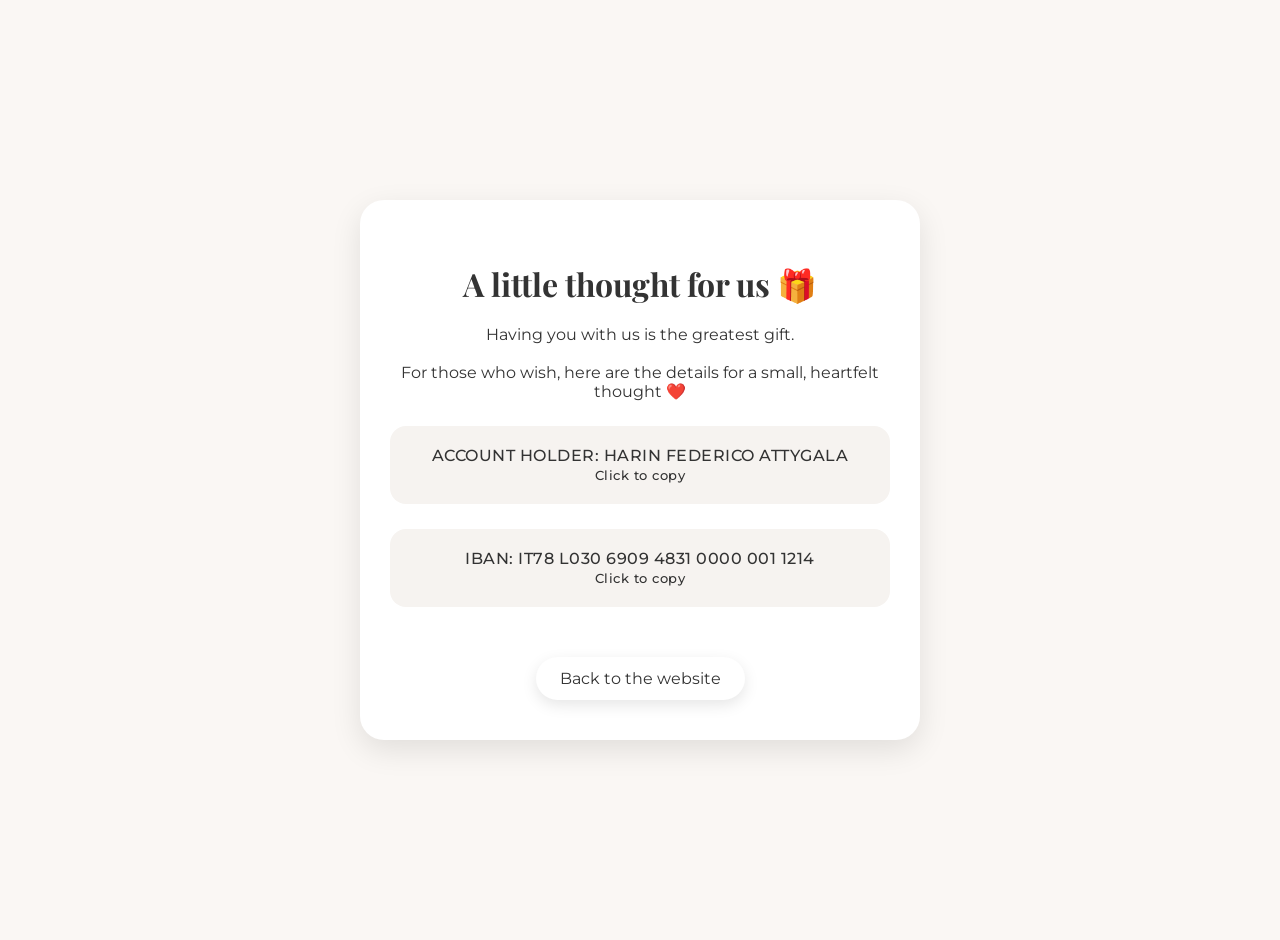
==== gift.html @ 63bf6d0e "initial commit test env" ====
<!DOCTYPE html>
<html lang="it">

<head>
    <meta charset="UTF-8">
    <title>Un pensiero per noi 🎁</title>
    <meta name="viewport" content="width=device-width, initial-scale=1.0">

    <link
        href="https://fonts.googleapis.com/css2?family=Playfair+Display:wght@400;600&family=Montserrat:wght@300;500&display=swap"
        rel="stylesheet">

    <style>
        body {
            margin: 0;
            font-family: 'Montserrat', sans-serif;
            background: #faf7f4;
            color: #333;
            display: flex;
            justify-content: center;
            align-items: center;
            min-height: 100vh;
            padding: 20px;
            text-align: center;
        }

        .card {
            background: white;
            padding: 40px 30px;
            border-radius: 24px;
            max-width: 500px;
            box-shadow: 0 10px 30px rgba(0, 0, 0, 0.1);
        }

        h1 {
            font-family: 'Playfair Display', serif;
            margin-bottom: 20px;
        }

        .iban {
            margin: 25px 0;
            padding: 20px;
            border-radius: 16px;
            background: #f6f3f0;
            font-weight: 500;
            letter-spacing: 0.5px;
            word-break: break-all;
            cursor: pointer;
            transition: transform .15s ease, background .15s ease;
        }

        iban:active {
            transform: scale(0.97);
            background: #ece7e2;
        }

        a {
            display: inline-block;
            margin-top: 25px;
            padding: 12px 24px;
            border-radius: 30px;
            background: #fff;
            color: #333;
            text-decoration: none;
            box-shadow: 0 5px 15px rgba(0, 0, 0, 0.1);
        }

        #giftSheet {
            position: fixed;
            inset: 0;
            background: rgba(0, 0, 0, 0.4);
            display: none;
            z-index: 2000;
        }

        #giftSheet.active {
            display: block;
        }

        .sheet-content {
            position: absolute;
            bottom: 0;
            width: 100%;
            background: #faf7f4;
            border-radius: 24px 24px 0 0;
            padding: 30px 20px;
            animation: slideUp .4s ease;
        }

        .sheet-handle {
            width: 40px;
            height: 5px;
            background: #ccc;
            border-radius: 10px;
            margin: 0 auto 15px;
        }

        @keyframes slideUp {
            from {
                transform: translateY(100%);
            }

            to {
                transform: translateY(0);
            }
        }
    </style>
</head>

<body>

    <div class="card">
        <h1 id="title"></h1>
        <p id="text"></p>

        <div class="iban" onclick="copyName()">
            <span id="nameText"></span><br>
            <small id="copyHintName"></small>
        </div>
        <div class="iban" onclick="copyIBAN()">
            <span id="ibanText"></span><br>
            <small id="copyHintIBAN"></small>
        </div>


        <a href="index.html" id="back"></a>
    </div>

    <script>
        const lang = (localStorage.getItem('lang') ||
            (navigator.language || '').startsWith('en') ? 'en' : 'it');

        const t = {
            it: {
                title: "Un pensiero per noi 🎁",
                text: "Il regalo più grande per noi sarà avervi accanto in questo giorno speciale.<br><br>Per chi lo desidera, qui trovate le coordinate per un pensiero libero e spontaneo ❤️",
                iban: "IBAN: IT78 L030 6909 4831 0000 001 1214",
                back: "Torna al sito",
                copy: "Tocca per copiare",
                giftTitle: "Un pensiero per noi 🎁",
                name: "INTESTATARIO: FEDERICO HARIN ATTYGALA"
            },
            en: {
                title: "A little thought for us 🎁",
                text: "Having you with us is the greatest gift.<br><br>For those who wish, here are the details for a small, heartfelt thought ❤️",
                iban: "IBAN: IT78 L030 6909 4831 0000 001 1214",
                back: "Back to the website",
                copy: "Click to copy",
                giftTitle: "A little thought for us 🎁",
                name: "ACCOUNT HOLDER: HARIN FEDERICO ATTYGALA"
            }
        };

        document.getElementById('title').innerHTML = t[lang].title;
        document.getElementById('text').innerHTML = t[lang].text;
        document.getElementById('back').innerHTML = t[lang].back;
        document.getElementById('ibanText').innerText = t[lang].iban;
        document.getElementById('copyHintIBAN').innerHTML = t[lang].copy;
        document.getElementById('nameText').innerHTML = t[lang].name;
        document.getElementById('copyHintName').innerHTML = t[lang].copy;



        
        function copyIBAN() {
            const text = document.getElementById('ibanText').innerText;

            navigator.clipboard.writeText(text.replace(' ', '').replace('IBAN:', ''));

            const hint = document.getElementById('copyHintIBAN');
            hint.innerHTML = lang === 'it' ? 'Copiato negli appunti ✔️' : 'Copied to clipboard ✔️';

            setTimeout(() => {
                hint.innerHTML = lang === 'it'
                    ? 'Tocca per copiare'
                    : 'Tap to copy';
            }, 2000);
        }

        
        function copyName() {
            const text = document.getElementById('nameText').innerText;

            navigator.clipboard.writeText((lang === 'it') ? text.replace('INTESTATARIO: ', '') : text.replace('ACCOUNT HOLDER: ', ''));

            const hint = document.getElementById('copyHintName');
            hint.innerHTML = lang === 'it' ? 'Copiato negli appunti ✔️' : 'Copied to clipboard ✔️';

            setTimeout(() => {
                hint.innerHTML = lang === 'it'
                    ? 'Tocca per copiare'
                    : 'Tap to copy';
            }, 2000);
        }

        function openGift() {
            if (window.innerWidth < 768) {
                document.getElementById('giftSheet').classList.add('active');
            } else {
                window.location.href = "gift.html";
            }
        }

        function closeGiftSheet() {
            document.getElementById('giftSheet').classList.remove('active');
        }
    </script>

</body>

</html>
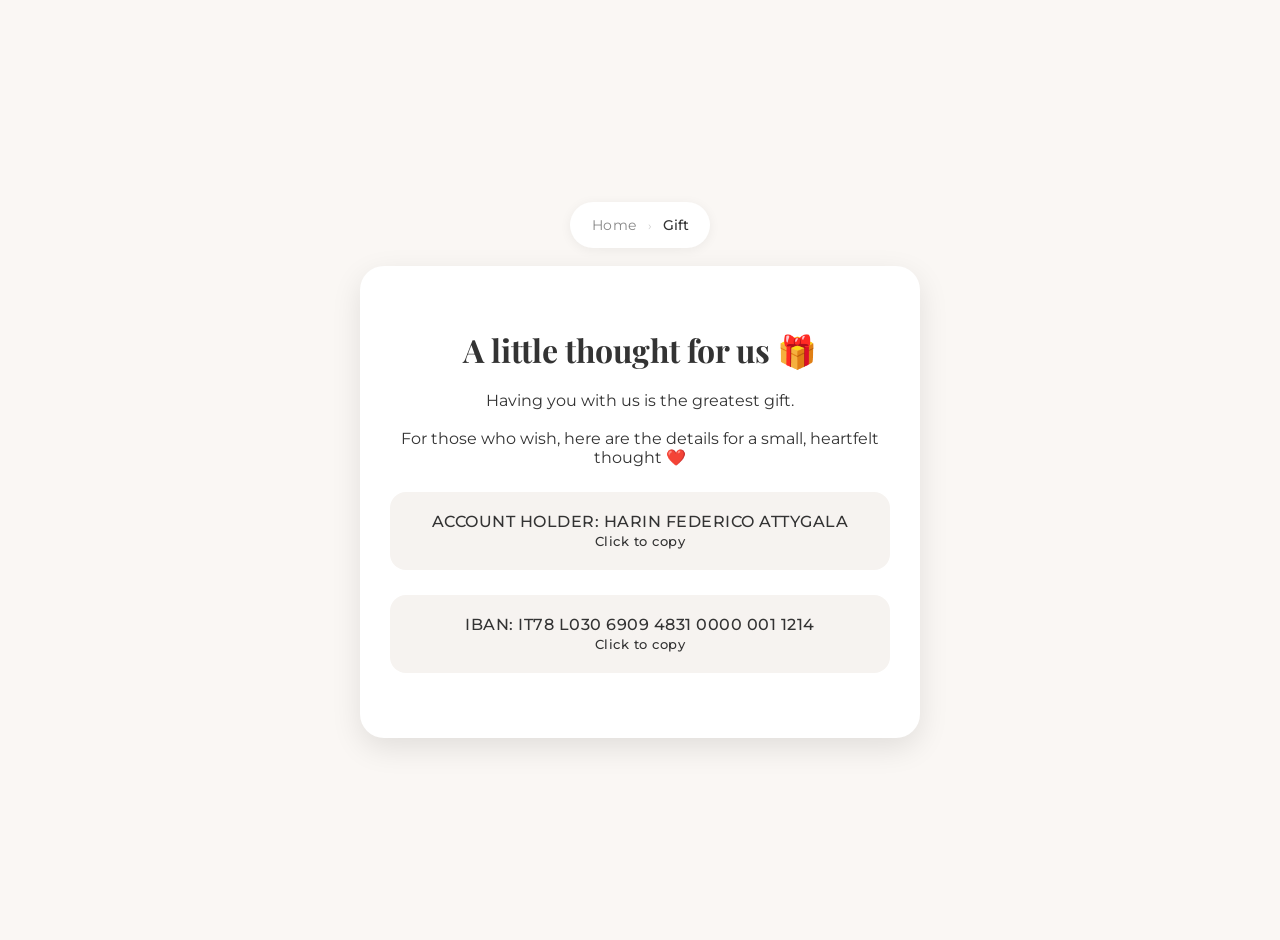
==== commit 7929e70b: "add ceremony page to help guests to understand what's happening" ====
--- a/gift.html
+++ b/gift.html
@@ -17,11 +17,54 @@
             background: #faf7f4;
             color: #333;
             display: flex;
+            flex-direction: column;
             justify-content: center;
             align-items: center;
             min-height: 100vh;
             padding: 20px;
             text-align: center;
+        }
+
+        /* Breadcrumb navigation */
+        .breadcrumb {
+            display: inline-flex;
+            align-items: center;
+            gap: 0;
+            margin: 0 0 18px;
+            padding: 10px 20px;
+            background: white;
+            border-radius: 30px;
+            box-shadow: 0 2px 12px rgba(0, 0, 0, 0.06);
+            font-size: 0.88rem;
+            letter-spacing: 0.02em;
+        }
+
+        .breadcrumb a {
+            text-decoration: none;
+            color: #888;
+            padding: 4px 2px;
+            transition: color 0.2s;
+            display: inline-block;
+            margin: 0;
+            box-shadow: none;
+            background: none;
+            border-radius: 0;
+        }
+
+        .breadcrumb a:hover {
+            color: #333;
+        }
+
+        .breadcrumb .sep {
+            margin: 0 10px;
+            color: #ccc;
+            font-size: 0.75rem;
+            user-select: none;
+        }
+
+        .breadcrumb .current {
+            color: #333;
+            font-weight: 500;
         }
 
         .card {
@@ -109,6 +152,12 @@
 
 <body>
 
+    <nav class="breadcrumb">
+        <a href="index.html" id="backHome"></a>
+        <span class="sep">›</span>
+        <span class="current" id="breadcrumbCurrent"></span>
+    </nav>
+
     <div class="card">
         <h1 id="title"></h1>
         <p id="text"></p>
@@ -121,9 +170,6 @@
             <span id="ibanText"></span><br>
             <small id="copyHintIBAN"></small>
         </div>
-
-
-        <a href="index.html" id="back"></a>
     </div>
 
     <script>
@@ -135,7 +181,8 @@
                 title: "Un pensiero per noi 🎁",
                 text: "Il regalo più grande per noi sarà avervi accanto in questo giorno speciale.<br><br>Per chi lo desidera, qui trovate le coordinate per un pensiero libero e spontaneo ❤️",
                 iban: "IBAN: IT78 L030 6909 4831 0000 001 1214",
-                back: "Torna al sito",
+                backHome: "Home",
+                breadcrumbCurrent: "Regalo",
                 copy: "Tocca per copiare",
                 giftTitle: "Un pensiero per noi 🎁",
                 name: "INTESTATARIO: FEDERICO HARIN ATTYGALA"
@@ -144,7 +191,8 @@
                 title: "A little thought for us 🎁",
                 text: "Having you with us is the greatest gift.<br><br>For those who wish, here are the details for a small, heartfelt thought ❤️",
                 iban: "IBAN: IT78 L030 6909 4831 0000 001 1214",
-                back: "Back to the website",
+                backHome: "Home",
+                breadcrumbCurrent: "Gift",
                 copy: "Click to copy",
                 giftTitle: "A little thought for us 🎁",
                 name: "ACCOUNT HOLDER: HARIN FEDERICO ATTYGALA"
@@ -153,7 +201,8 @@
 
         document.getElementById('title').innerHTML = t[lang].title;
         document.getElementById('text').innerHTML = t[lang].text;
-        document.getElementById('back').innerHTML = t[lang].back;
+        document.getElementById('backHome').textContent = t[lang].backHome;
+        document.getElementById('breadcrumbCurrent').textContent = t[lang].breadcrumbCurrent;
         document.getElementById('ibanText').innerText = t[lang].iban;
         document.getElementById('copyHintIBAN').innerHTML = t[lang].copy;
         document.getElementById('nameText').innerHTML = t[lang].name;
